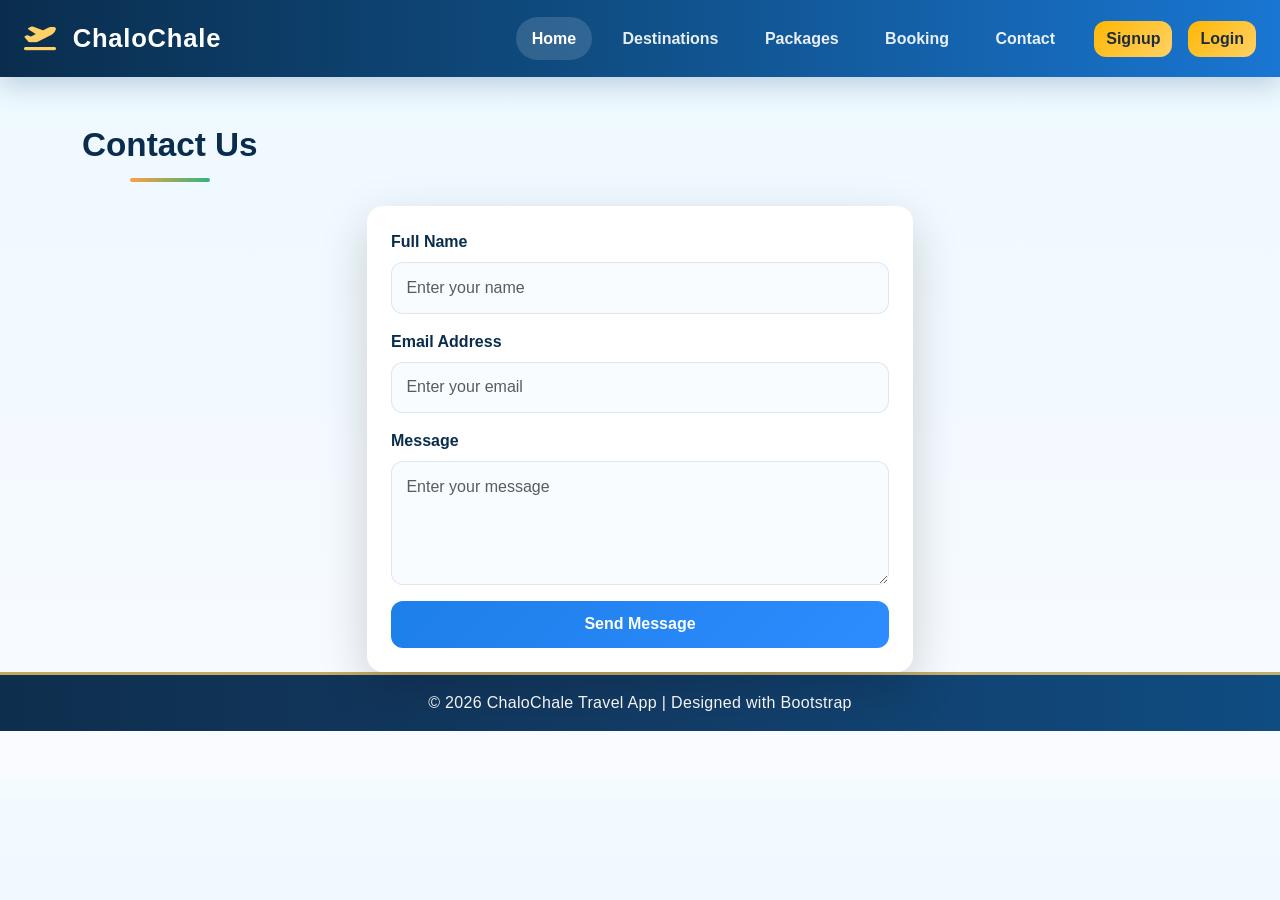
==== contact.html @ f4c2c3f7 "contact page is done" ====
<!DOCTYPE html>
<html lang="en">

<head>
    <meta charset="UTF-8">
    <meta name="viewport" content="width=device-width, initial-scale=1.0">
    <link rel="stylesheet" href="https://cdnjs.cloudflare.com/ajax/libs/font-awesome/6.5.1/css/all.min.css">
    <link href="https://cdn.jsdelivr.net/npm/bootstrap@5.3.8/dist/css/bootstrap.min.css" rel="stylesheet">
    <link rel="stylesheet" href="css/style.css" />
    <title>Document</title>
</head>

<body>
    <div class="container-fluid">
        <div class="row">
            <div class="col-md-12">
                <!-- Navbar Start-->
                <nav class="navbar navbar-expand-lg navbar-dark bg-dark">
                    <div class="container-fluid">
                        <a class="navbar-brand fw-bold" href="#">
                            <i class="fa-solid fa-plane-departure"></i> ChaloChale
                        </a>
                        <button class="navbar-toggler" type="button" data-bs-toggle="collapse" data-bs-target="#menu"
                            aria-controls="menu" aria-expanded="false" aria-label="Toggle navigation">
                            <span class="navbar-toggler-icon"></span>
                        </button>
                        <div class="collapse navbar-collapse" id="menu">
                            <ul class="navbar-nav ms-auto">
                                <li class="nav-item"><a class="nav-link active" href="index.html">Home</a></li>
                                <li class="nav-item"><a class="nav-link" href="destinations.html">Destinations</a></li>
                                <li class="nav-item"><a class="nav-link" href="packages.html">Packages</a></li>
                                <li class="nav-item"><a class="nav-link" href="booking.html">Booking</a></li>
                                <li class="nav-item"><a class="nav-link" href="contact.html">Contact</a></li>
                            </ul>
                            <a href="signup.html" class="btn btn-warning ms-lg-3">Signup</a>
                            <a href="login.html" class="btn btn-warning ms-lg-3">Login</a>
                        </div>
                    </div>
                </nav>
            </div><!-- navbar row end-->
        </div>


        <!-- Contact Section -->
        <section class="py-5 bg-light">
            <div class="container">
                <h2 class="text-center fw-bold mb-4">Contact Us</h2>
                <div class="row justify-content-center">
                    <div class="col-12 col-md-8 col-lg-6">
                        <div class="card shadow-lg p-4 rounded-4">
                            <form>
                                <div class="mb-3">
                                    <label class="form-label">Full Name</label>
                                    <input type="text" class="form-control" placeholder="Enter your name">
                                </div>
                                <div class="mb-3">
                                    <label class="form-label">Email Address</label>
                                    <input type="email" class="form-control" placeholder="Enter your email">
                                </div>
                                <div class="mb-3">
                                    <label class="form-label">Message</label>
                                    <textarea class="form-control" rows="4" placeholder="Enter your message"></textarea>
                                </div>
                                <button type="submit" class="btn btn-primary w-100">Send Message</button>
                            </form>
                        </div>
                    </div>
                </div>
            </div>






        <!-- Footer -->
    <footer class="bg-dark text-white text-center py-3">
        <p class="mb-0">© 2026 ChaloChale Travel App | Designed with Bootstrap</p>
    </footer>
    </div>

    <script src="https://cdn.jsdelivr.net/npm/bootstrap@5.3.8/dist/js/bootstrap.bundle.min.js"></script>
    <script src="js/script.js"></script>

</body>

</html>
---- css/style.css ----
:root {
    --sky: #eaf7ff;
    --ocean: #0f4c81;
    --ocean-deep: #0a2d4d;
    --sunset: #ff9f43;
    --sunset-soft: #ffd166;
    --grass: #2eb67d;
    --white: #ffffff;
    --text: #17324d;
    --muted: #5e7287;
    --card-shadow: 0 20px 45px rgba(14, 60, 97, 0.12);
}

* {
    box-sizing: border-box;
}

body {
    font-family: 'Segoe UI', Tahoma, Geneva, Verdana, sans-serif;
    background: linear-gradient(180deg, #f3fbff 0%, #edf7ff 25%, #fffaf5 100%);
    color: var(--text);
}

.container-fluid {
    padding: 0;
}

.navbar {
    background: linear-gradient(90deg, var(--ocean-deep) 0%, var(--ocean) 45%, #1976d2 100%) !important;
    box-shadow: 0 8px 25px rgba(21, 71, 124, 0.24);
    padding: 0.9rem 1.5rem;
}

.navbar-brand {
    font-size: 1.6rem;
    letter-spacing: 0.03em;
}

.navbar-brand i {
    color: var(--sunset-soft);
    margin-right: 0.5rem;
}

.navbar-nav .nav-link {
    color: rgba(255, 255, 255, 0.9) !important;
    font-weight: 600;
    margin: 0 0.45rem;
    border-radius: 999px;
    padding: 0.6rem 1rem !important;
    transition: 0.3s ease;
}

.navbar-nav .nav-link:hover,
.navbar-nav .nav-link.active {
    background: rgba(255, 255, 255, 0.14);
    color: var(--white) !important;
}

.btn {
    border: none;
    border-radius: 12px;
    font-weight: 700;
    transition: transform 0.25s ease, box-shadow 0.25s ease;
}

.btn:hover {
    transform: translateY(-2px);
    box-shadow: 0 12px 22px rgba(21, 82, 122, 0.18);
}

.btn-primary {
    background: linear-gradient(135deg, #1d7fe8 0%, #2d8cff 100%);
}

.btn-success {
    background: linear-gradient(135deg, #17a673 0%, #2ecb8d 100%);
}

.btn-warning {
    background: linear-gradient(135deg, #ffb703 0%, #ffd166 100%);
    color: #1e2d3d;
}

#travelCarousel {
    position: relative;
    box-shadow: 0 24px 60px rgba(29, 90, 146, 0.18);
}

.carousel-item img {
    object-fit: cover;
    filter: brightness(0.82) saturate(1.08);
}

.carousel-caption {
    background: linear-gradient(180deg, rgba(10, 26, 43, 0.18), rgba(10, 26, 43, 0.7));
    border-radius: 22px;
    padding: 1.5rem 2rem;
    bottom: 3rem;
    left: 10%;
    right: 10%;
}

.carousel-caption h2 {
    font-size: clamp(2rem, 3vw, 3rem);
    margin-bottom: 0.75rem;
    color: var(--white);
}

.carousel-caption p {
    font-size: 1.08rem;
    color: rgba(255, 255, 255, 0.9);
}

.carousel-control-prev,
.carousel-control-next {
    width: 44px;
    height: 44px;
    top: 50%;
    transform: translateY(-50%);
    background: rgba(255, 255, 255, 0.18);
    border-radius: 50%;
    backdrop-filter: blur(6px);
}

.carousel-control-prev {
    left: 18px;
}

.carousel-control-next {
    right: 18px;
}

.carousel-indicators [data-bs-target] {
    width: 11px;
    height: 11px;
    border-radius: 50%;
    background-color: rgba(255,255,255,0.85);
}

section {
    padding-top: 5rem !important;
    padding-bottom: 5rem !important;
}

section h2 {
    position: relative;
    display: inline-block;
    margin-bottom: 2rem !important;
    font-size: clamp(2rem, 2.6vw, 2.8rem);
    color: var(--ocean-deep);
}

section h2::after {
    content: "";
    display: block;
    width: 80px;
    height: 4px;
    background: linear-gradient(90deg, var(--sunset), var(--grass));
    margin: 0.8rem auto 0;
    border-radius: 999px;
}

.bg-light {
    background: linear-gradient(180deg, #eef9ff 0%, #f9fbff 100%) !important;
}

.text-center .col-md-4 {
    padding: 1.4rem;
}

.fa-3x {
    background: linear-gradient(135deg, rgba(34, 125, 228, 0.1), rgba(255, 159, 67, 0.18));
    width: 90px;
    height: 90px;
    line-height: 90px;
    border-radius: 50%;
    margin: 0 auto 1rem;
    box-shadow: inset 0 0 0 1px rgba(17, 96, 186, 0.08);
}

.card {
    border: none;
    border-radius: 24px;
    overflow: hidden;
    background: var(--white);
    box-shadow: var(--card-shadow);
    transition: transform 0.25s ease, box-shadow 0.25s ease;
}

.card:hover {
    transform: translateY(-8px);
    box-shadow: 0 24px 50px rgba(13, 70, 113, 0.2);
}

.card-img-top {
    object-fit: cover;
}

.card-body {
    padding: 1.4rem 1.3rem 1.6rem;
}

.card-title {
    color: var(--ocean-deep);
    margin-bottom: 0.7rem;
}

.card-text {
    color: var(--muted);
    line-height: 1.7;
}

.card .btn {
    padding: 0.72rem 1.2rem;
}

.modal-content {
    border: none;
    border-radius: 22px;
    overflow: hidden;
    box-shadow: 0 30px 60px rgba(15, 76, 129, 0.18);
}

.modal-header {
    background: linear-gradient(135deg, #0f4c81 0%, #1f6fc1 100%);
    border-bottom: none;
    padding: 1rem 1.4rem;
}

.modal-title {
    font-weight: 700;
}

.form-control,
.form-select,
textarea {
    border: 1.5px solid rgba(24, 84, 129, 0.12);
    border-radius: 12px;
    padding: 0.8rem 0.9rem;
    background: #f9fcff;
}

.form-control:focus,
.form-select:focus,
textarea:focus {
    border-color: rgba(29, 127, 232, 0.6);
    box-shadow: 0 0 0 0.2rem rgba(29, 127, 232, 0.12);
}

label {
    font-weight: 600;
    color: var(--ocean-deep);
}

footer {
    background: linear-gradient(90deg, #0e2e4d 0%, #133a63 45%, #0f4c81 100%) !important;
    padding: 1.5rem 1rem !important;
    border-top: 3px solid rgba(255, 209, 102, 0.75);
}

footer p {
    letter-spacing: 0.02em;
}

@media (max-width: 767px) {
    .navbar-brand {
        font-size: 1.2rem;
    }

    .navbar-nav {
        padding-top: 1rem;
    }

    .navbar-nav .nav-link {
        margin: 0.2rem 0;
    }

    .carousel-caption {
        left: 5%;
        right: 5%;
        bottom: 1.2rem;
        padding: 1rem 1.2rem;
    }

    .carousel-caption h2 {
        font-size: 1.6rem;
    }

    section {
        padding-top: 4rem !important;
        padding-bottom: 4rem !important;
    }
}
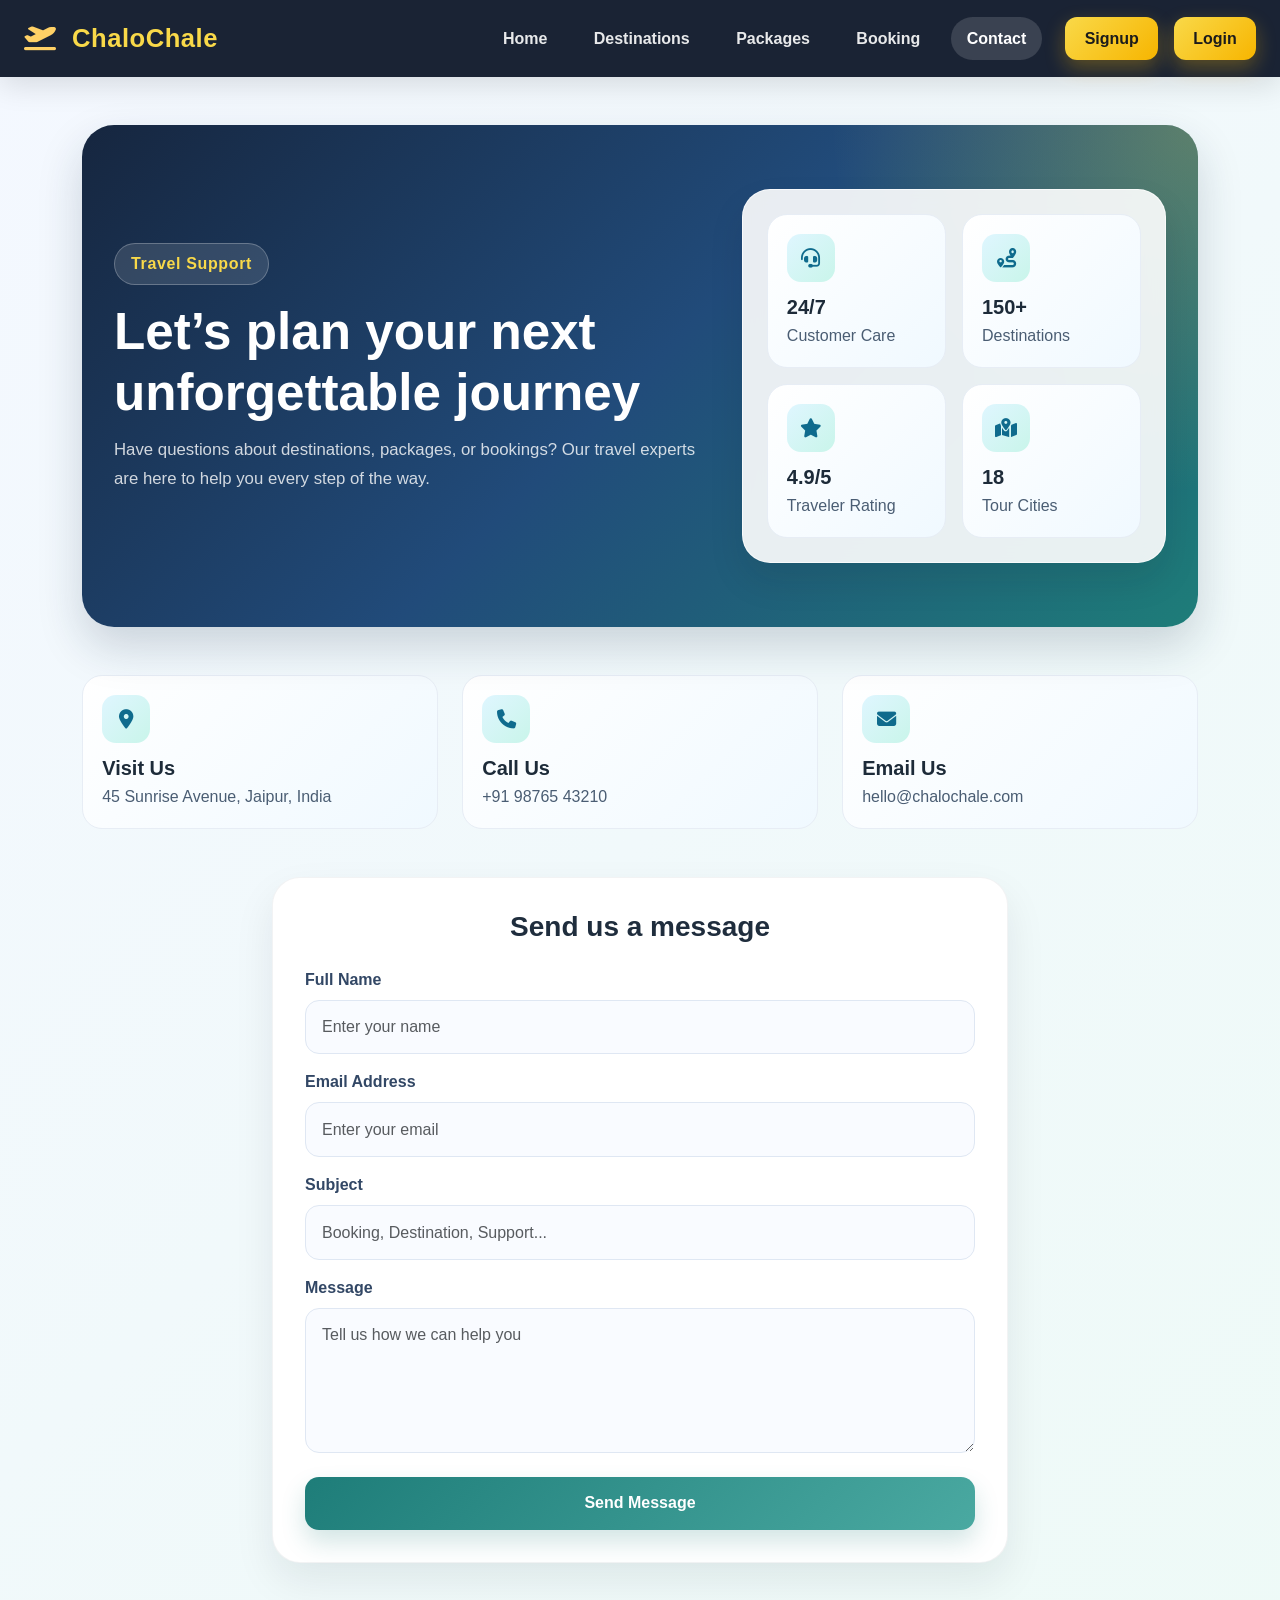
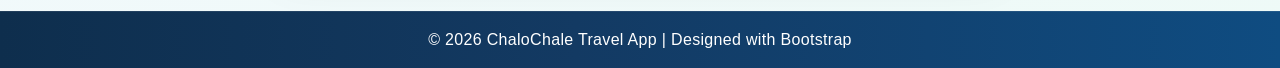
==== commit 6c587a98: "new changes" ====
--- a/contact.html
+++ b/contact.html
@@ -7,14 +7,21 @@
     <link rel="stylesheet" href="https://cdnjs.cloudflare.com/ajax/libs/font-awesome/6.5.1/css/all.min.css">
     <link href="https://cdn.jsdelivr.net/npm/bootstrap@5.3.8/dist/css/bootstrap.min.css" rel="stylesheet">
     <link rel="stylesheet" href="css/style.css" />
-    <title>Document</title>
+    <title>Contact | ChaloChale</title>
+
+    <style>
+        body {
+            background: linear-gradient(135deg, #f4f8ff 0%, #eefaf7 100%);
+            font-family: 'Segoe UI', sans-serif;
+            color: #1f2d3d;
+        }
+    </style>
 </head>
 
 <body>
     <div class="container-fluid">
         <div class="row">
             <div class="col-md-12">
-                <!-- Navbar Start-->
                 <nav class="navbar navbar-expand-lg navbar-dark bg-dark">
                     <div class="container-fluid">
                         <a class="navbar-brand fw-bold" href="#">
@@ -26,28 +33,99 @@
                         </button>
                         <div class="collapse navbar-collapse" id="menu">
                             <ul class="navbar-nav ms-auto">
-                                <li class="nav-item"><a class="nav-link active" href="index.html">Home</a></li>
+                                <li class="nav-item"><a class="nav-link" href="index.html">Home</a></li>
                                 <li class="nav-item"><a class="nav-link" href="destinations.html">Destinations</a></li>
                                 <li class="nav-item"><a class="nav-link" href="packages.html">Packages</a></li>
                                 <li class="nav-item"><a class="nav-link" href="booking.html">Booking</a></li>
-                                <li class="nav-item"><a class="nav-link" href="contact.html">Contact</a></li>
+                                <li class="nav-item"><a class="nav-link active" href="contact.html">Contact</a></li>
                             </ul>
                             <a href="signup.html" class="btn btn-warning ms-lg-3">Signup</a>
                             <a href="login.html" class="btn btn-warning ms-lg-3">Login</a>
                         </div>
                     </div>
                 </nav>
-            </div><!-- navbar row end-->
+            </div>
         </div>
 
+        <section class="py-5">
+            <div class="container">
+                <div class="contact-hero mb-5">
+                    <div class="row align-items-center">
+                        <div class="col-lg-7">
+                            <span class="hero-badge">Travel Support</span>
+                            <h1 class="hero-title">Let’s plan your next unforgettable journey</h1>
+                            <p class="hero-subtitle">
+                                Have questions about destinations, packages, or bookings? Our travel experts are here to help you every step of the way.
+                            </p>
+                        </div>
 
-        <!-- Contact Section -->
-        <section class="py-5 bg-light">
-            <div class="container">
-                <h2 class="text-center fw-bold mb-4">Contact Us</h2>
-                <div class="row justify-content-center">
-                    <div class="col-12 col-md-8 col-lg-6">
-                        <div class="card shadow-lg p-4 rounded-4">
+                        <div class="col-lg-5">
+                            <div class="contact-card p-4">
+                                <div class="row g-3">
+                                    <div class="col-6">
+                                        <div class="info-box">
+                                            <div class="info-icon"><i class="fa-solid fa-headset"></i></div>
+                                            <h5>24/7</h5>
+                                            <p>Customer Care</p>
+                                        </div>
+                                    </div>
+                                    <div class="col-6">
+                                        <div class="info-box">
+                                            <div class="info-icon"><i class="fa-solid fa-route"></i></div>
+                                            <h5>150+</h5>
+                                            <p>Destinations</p>
+                                        </div>
+                                    </div>
+                                    <div class="col-6">
+                                        <div class="info-box">
+                                            <div class="info-icon"><i class="fa-solid fa-star"></i></div>
+                                            <h5>4.9/5</h5>
+                                            <p>Traveler Rating</p>
+                                        </div>
+                                    </div>
+                                    <div class="col-6">
+                                        <div class="info-box">
+                                            <div class="info-icon"><i class="fa-solid fa-map-location-dot"></i></div>
+                                            <h5>18</h5>
+                                            <p>Tour Cities</p>
+                                        </div>
+                                    </div>
+                                </div>
+                            </div>
+                        </div>
+                    </div>
+                </div>
+
+                <div class="row g-4 align-items-stretch">
+                    <div class="col-lg-4">
+                        <div class="info-box">
+                            <div class="info-icon"><i class="fa-solid fa-location-dot"></i></div>
+                            <h5>Visit Us</h5>
+                            <p>45 Sunrise Avenue, Jaipur, India</p>
+                        </div>
+                    </div>
+
+                    <div class="col-lg-4">
+                        <div class="info-box">
+                            <div class="info-icon"><i class="fa-solid fa-phone"></i></div>
+                            <h5>Call Us</h5>
+                            <a href="tel:+919876543210">+91 98765 43210</a>
+                        </div>
+                    </div>
+
+                    <div class="col-lg-4">
+                        <div class="info-box">
+                            <div class="info-icon"><i class="fa-solid fa-envelope"></i></div>
+                            <h5>Email Us</h5>
+                            <a href="mailto:hello@chalochale.com">hello@chalochale.com</a>
+                        </div>
+                    </div>
+                </div>
+
+                <div class="row justify-content-center mt-5">
+                    <div class="col-12 col-md-10 col-lg-8">
+                        <div class="form-card">
+                            <h3 class="fw-bold mb-4 text-center">Send us a message</h3>
                             <form>
                                 <div class="mb-3">
                                     <label class="form-label">Full Name</label>
@@ -58,30 +136,28 @@
                                     <input type="email" class="form-control" placeholder="Enter your email">
                                 </div>
                                 <div class="mb-3">
+                                    <label class="form-label">Subject</label>
+                                    <input type="text" class="form-control" placeholder="Booking, Destination, Support...">
+                                </div>
+                                <div class="mb-4">
                                     <label class="form-label">Message</label>
-                                    <textarea class="form-control" rows="4" placeholder="Enter your message"></textarea>
+                                    <textarea class="form-control" rows="4" placeholder="Tell us how we can help you"></textarea>
                                 </div>
-                                <button type="submit" class="btn btn-primary w-100">Send Message</button>
+                                <button type="submit" class="btn send-btn w-100">Send Message</button>
                             </form>
                         </div>
                     </div>
                 </div>
             </div>
+        </section>
 
-
-
-
-
-
-        <!-- Footer -->
-    <footer class="bg-dark text-white text-center py-3">
-        <p class="mb-0">© 2026 ChaloChale Travel App | Designed with Bootstrap</p>
-    </footer>
+        <footer class="text-white text-center py-3">
+            <p class="mb-0">© 2026 ChaloChale Travel App | Designed with Bootstrap</p>
+        </footer>
     </div>
 
     <script src="https://cdn.jsdelivr.net/npm/bootstrap@5.3.8/dist/js/bootstrap.bundle.min.js"></script>
     <script src="js/script.js"></script>
-
 </body>
 
 </html>
--- a/css/style.css
+++ b/css/style.css
@@ -291,3 +291,195 @@
         padding-bottom: 4rem !important;
     }
 }
+
+
+.navbar {
+            background: rgba(14, 24, 42, 0.95) !important;
+            box-shadow: 0 8px 30px rgba(0, 0, 0, 0.12);
+            backdrop-filter: blur(8px);
+        }
+
+        .navbar-brand {
+            letter-spacing: 0.5px;
+            color: #f9d949 !important;
+        }
+
+        .nav-link {
+            color: rgba(255, 255, 255, 0.82) !important;
+            transition: 0.3s ease;
+            font-weight: 500;
+        }
+
+        .nav-link:hover,
+        .nav-link.active {
+            color: #f9d949 !important;
+        }
+
+        .btn-warning {
+            background: linear-gradient(135deg, #f9d949, #f7b500);
+            border: none;
+            color: #1b1b1b;
+            font-weight: 600;
+            border-radius: 12px;
+            padding: 0.6rem 1.2rem;
+            box-shadow: 0 8px 20px rgba(247, 181, 0, 0.3);
+        }
+
+        .btn-warning:hover {
+            transform: translateY(-1px);
+        }
+
+        .contact-hero {
+            background: linear-gradient(135deg, #16263f, #214b7a 50%, #1e7d79);
+            border-radius: 32px;
+            padding: 4rem 2rem;
+            color: white;
+            position: relative;
+            overflow: hidden;
+            box-shadow: 0 20px 45px rgba(21, 43, 68, 0.18);
+        }
+
+        .contact-hero::before {
+            content: "";
+            position: absolute;
+            inset: 0;
+            background: radial-gradient(circle at top right, rgba(249, 217, 73, 0.28), transparent 30%);
+            pointer-events: none;
+        }
+
+        .hero-badge {
+            display: inline-block;
+            background: rgba(255, 255, 255, 0.12);
+            border: 1px solid rgba(255, 255, 255, 0.25);
+            color: #f9d949;
+            font-weight: 600;
+            padding: 0.5rem 1rem;
+            border-radius: 999px;
+            letter-spacing: 0.04em;
+            margin-bottom: 1rem;
+        }
+
+        .hero-title {
+            font-size: clamp(2rem, 4vw, 3.5rem);
+            font-weight: 800;
+            margin-bottom: 0.8rem;
+        }
+
+        .hero-subtitle {
+            font-size: 1.05rem;
+            color: rgba(255, 255, 255, 0.8);
+            max-width: 600px;
+            line-height: 1.7;
+        }
+
+        .contact-card {
+            background: rgba(255, 255, 255, 0.9);
+            border: 1px solid rgba(255, 255, 255, 0.7);
+            backdrop-filter: blur(10px);
+            border-radius: 28px;
+            box-shadow: 0 18px 35px rgba(17, 22, 29, 0.1);
+        }
+
+        .info-box {
+            background: linear-gradient(135deg, #ffffff, #f0f9ff);
+            border-radius: 20px;
+            padding: 1.2rem;
+            border: 1px solid #e7edf5;
+            height: 100%;
+            transition: transform 0.25s ease, box-shadow 0.25s ease;
+        }
+
+        .info-box:hover {
+            transform: translateY(-4px);
+            box-shadow: 0 14px 25px rgba(37, 82, 137, 0.08);
+        }
+
+        .info-icon {
+            width: 48px;
+            height: 48px;
+            border-radius: 14px;
+            display: flex;
+            align-items: center;
+            justify-content: center;
+            background: linear-gradient(135deg, #dff6ff, #c9f5ea);
+            color: #0f6b8d;
+            font-size: 1.2rem;
+            margin-bottom: 0.8rem;
+        }
+
+        .info-box h5 {
+            color: #1d2b39;
+            font-weight: 700;
+            margin-bottom: 0.3rem;
+        }
+
+        .info-box p,
+        .info-box a {
+            margin: 0;
+            color: #4a5d73;
+            text-decoration: none;
+        }
+
+        .form-card {
+            background: #ffffff;
+            border: 1px solid rgba(17, 24, 39, 0.05);
+            border-radius: 28px;
+            box-shadow: 0 18px 40px rgba(15, 23, 42, 0.08);
+            padding: 2rem;
+        }
+
+        .form-label {
+            font-weight: 600;
+            color: #324765;
+        }
+
+        .form-control {
+            border: 1px solid #dfe7f3;
+            border-radius: 14px;
+            padding: 0.9rem 1rem;
+            background: #f9fbff;
+            transition: all 0.2s ease;
+        }
+
+        .form-control:focus {
+            border-color: #78d4c9;
+            box-shadow: 0 0 0 0.2rem rgba(120, 212, 201, 0.2);
+            background: white;
+        }
+
+        textarea.form-control {
+            min-height: 145px;
+            resize: vertical;
+        }
+
+        .send-btn {
+            background: linear-gradient(135deg, #1e7d79, #4aa9a1);
+            border: none;
+            border-radius: 14px;
+            font-weight: 700;
+            padding: 0.9rem 1.3rem;
+            color: white;
+            transition: 0.3s ease;
+            box-shadow: 0 12px 25px rgba(30, 125, 121, 0.2);
+        }
+
+        .send-btn:hover {
+            transform: translateY(-2px);
+            box-shadow: 0 16px 30px rgba(30, 125, 121, 0.3);
+        }
+
+        footer {
+            background: linear-gradient(180deg, #0c1828, #101b2d);
+            color: white;
+            border-top: 1px solid rgba(255,255,255,0.08);
+        }
+
+        @media (max-width: 768px) {
+            .contact-hero {
+                padding: 3rem 1.2rem;
+            }
+
+            .form-card {
+                padding: 1.3rem;
+            }
+        }
